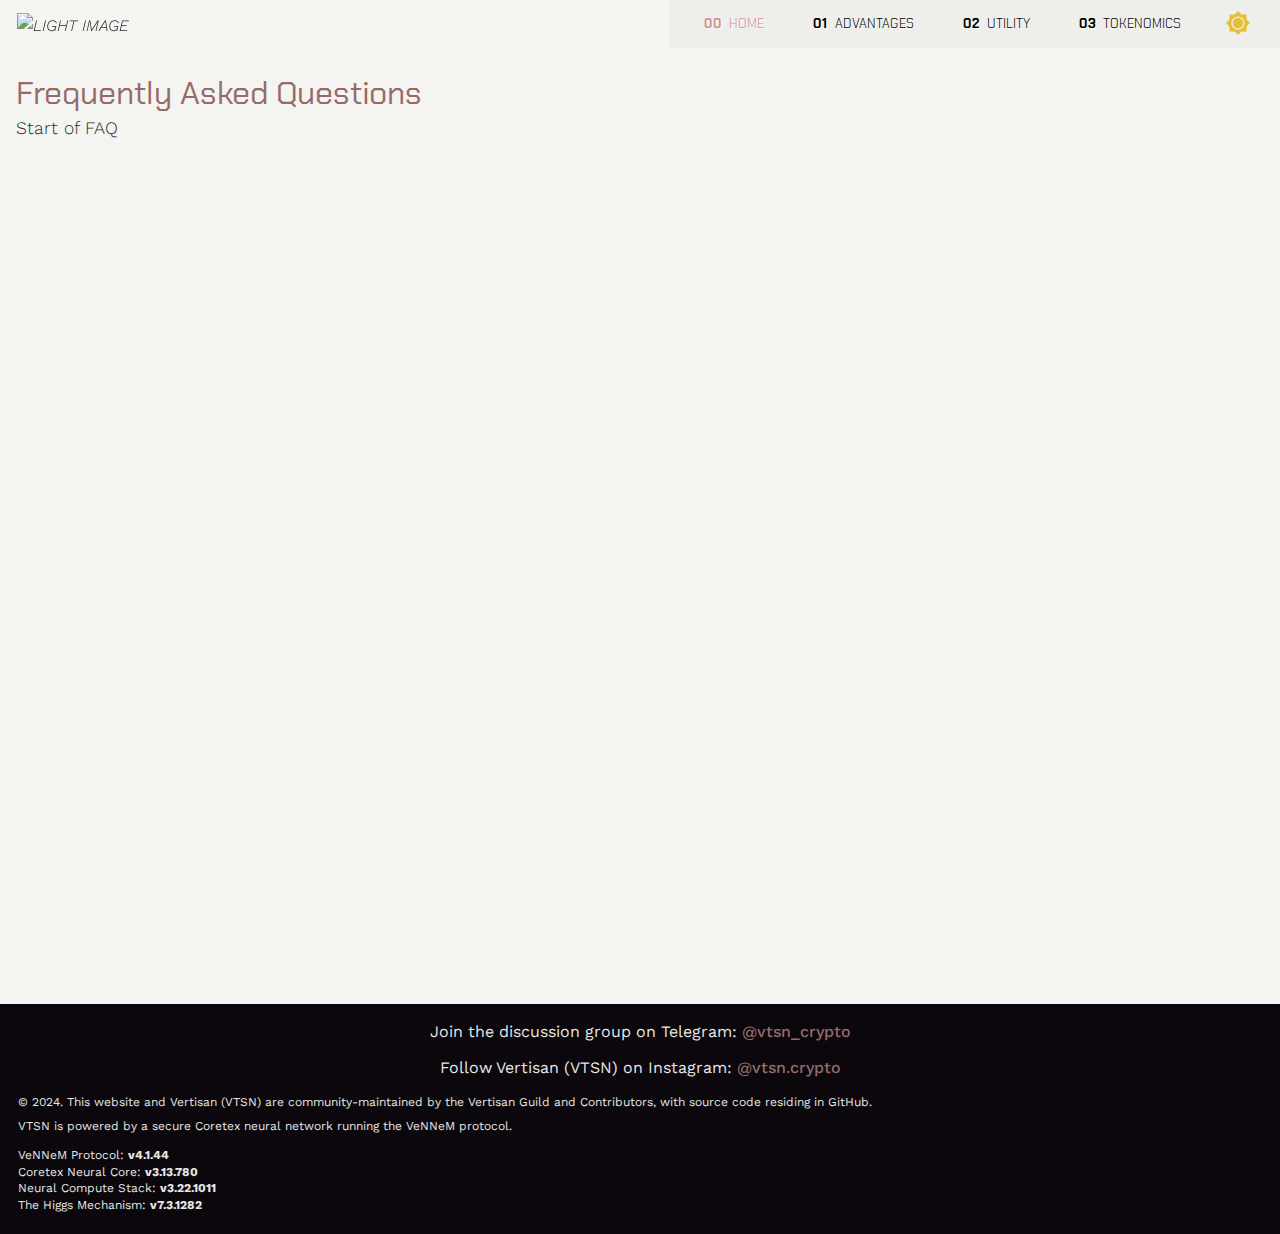
==== src/faq/index.html @ 404dea6a "added faq page" ====
<!DOCTYPE html>
<html lang="en">
  <head>
    <meta charset="UTF-8" />
    <title>Vertisan (VTSN) - Frequently Asked Questions</title>
    <meta
      name="description"
      content="Vertisan is digital money that nobody can f*** with."
    />
    <meta name="keywords" content="vtsn, vertisan, cryptocurrency, digital money, web3, james vertisan" />
    <meta property="og:image" content="https://vtsn.org/img/icons/vertisan-opengraph.png" />
    <meta name="viewport" content="width=device-width, initial-scale=1.0" />
    <link rel="shortcut icon" href="favicon/favicon.png" />

    <script src="/js/jquery/jquery-1.11.2.min.js" type="text/javascript"></script>
    <script src="/js/jquery/jquery-ui.min.js" type="text/javascript"></script>
    <script src="/js/jquery/jquery.qrcode.min.js" type="text/javascript"></script>
    <script src="js/nav-menu.js" defer type="text/javascript"></script>
    <script src="js/theme-switcher.js" defer type="text/javascript"></script>

    <link rel="preconnect" href="https://fonts.googleapis.com" />
    <link rel="preconnect" href="https://fonts.gstatic.com" crossorigin />
    <link
      href="https://fonts.googleapis.com/css2?family=Open+Sans:ital,wght@0,300..800;1,300..800&family=Work+Sans:ital,wght@0,100..900;1,100..900&display=swap"
      rel="stylesheet"
    />

    <link rel="stylesheet" href="../css/fontawesome-6.1.1-pro/all.css" />
    <link rel="stylesheet" href="../css/shentox/shentox-font-family.css" />
    <link rel="stylesheet" href="../css/site-styles.css" />
    <script>
      window.cookieconsent_options = {
        theme: 'light-floating',
      };
    </script>
    <script type="text/javascript" src="../js/cookieconsent.js"></script>
  </head>
  <!-- Google tag (gtag.js) -->
  <script async src="https://www.googletagmanager.com/gtag/js?id=G-NC6CQRQ35W"></script>
  <script>
    window.dataLayer = window.dataLayer || [];
    function gtag() {
      dataLayer.push(arguments);
    }
    gtag('js', new Date());

    gtag('config', 'G-NC6CQRQ35W');
  </script>

  <body class="home">
    <h1 class="sr-only">VERTISAN</h1>
    <header id="primaryHeader" class="primary-header">
      <div class="logo-area">
        <picture>
          <source
            srcset="img/layout/vtsn-logo-navbar-dark.svg"
            media="(prefers-color-scheme: dark)"
            alt="DARK IMAGE"
          />
          <img src="img/layout/vtsn-logo-navbar-light.svg" alt="LIGHT IMAGE" />
        </picture>
      </div>

      <button class="mobile-nav-toggle" aria-controls="primaryNav" aria-expanded="false">
        <span class="sr-only">Menu</span>
      </button>

      <nav>
        <ul id="primaryNav" class="primary-nav" data-visible="false">
          <li class="active">
            <a href="/"><span aria-hidden="true">00</span>home</a>
          </li>
          <li>
            <a href="/#advantages"><span aria-hidden="true">01</span>advantages</a>
          </li>
          <li>
            <a href="/#utility"><span aria-hidden="true">02</span>utility</a>
          </li>
          <li>
            <a href="/#tokenomics"><span aria-hidden="true">03</span>tokenomics</a>
          </li>
          <li id="theme-toggle-container">
            <button id="theme-toggle" aria-label="Switch to dark theme">
              <svg xmlns="http://www.w3.org/2000/svg" width="24" height="24" viewBox="0 0 24 24">
                <g id="theme-svg-outer-points" class="toggle-sun">
                  <path
                    d="M20.5,8.5v-5h-5L12,0L8.5,3.5h-5v5L0,12l3.5,3.5v5h5L12,24l3.5-3.5h5v-5L24,12L20.5,8.5z M12,18.6c-3.6,0-6.6-2.9-6.6-6.6
  S8.4,5.4,12,5.4s6.6,2.9,6.6,6.6C18.5,15.6,15.6,18.6,12,18.6C12,18.6,12,18.6,12,18.6L12,18.6z"
                  />
                </g>
                <g id="theme-svg-inner-circle" class="toggle-circle">
                  <circle class="cls-1" cx="12" cy="12" r="5.3" />
                </g>
              </svg>
            </button>
          </li>
        </ul>
      </nav>
    </header>

    <main>
      <section id="faq">
        <h2>Frequently Asked Questions</h2>
        <p>
          Start of FAQ
        </p>
      </section>
    </main>
    <footer class="homepage-footer" style="margin-top: 3rem">
      <p class="social-links">Join the discussion group on Telegram: <a href="https://t.me/vtsn_crypto" alt="@vtsn_crypto">@vtsn_crypto</a></p>
      <p class="social-links">Follow Vertisan (VTSN) on Instagram: <a href="https://instagram.com/vtsn.crypto" alt="@vtsn.crypto">@vtsn.crypto</a></p>
      <p>
        &copy; 2024. This website and Vertisan (VTSN) are community-maintained by the Vertisan Guild and
        Contributors, with source code residing in GitHub.
      </p>
      <p>VTSN is powered by a secure Coretex neural network running the VeNNeM protocol.</p>
      <div class="build-numbers">
        <p>VeNNeM Protocol: <strong>v4.1.44</strong></p>
        <p>Coretex Neural Core: <strong>v3.13.780</strong></p>
        <p>Neural Compute Stack: <strong>v3.22.1011</strong></p>
        <p>The Higgs Mechanism: <strong>v7.3.1282</strong></p>
      </div>
    </footer>

    <a href="#" data-toggle="scroll-to-top" class="btn-scroll-top fade"><i class="fa fa-arrow-up"></i></a>
    <script src="../js/site.js"></script>
  </body>
</html>
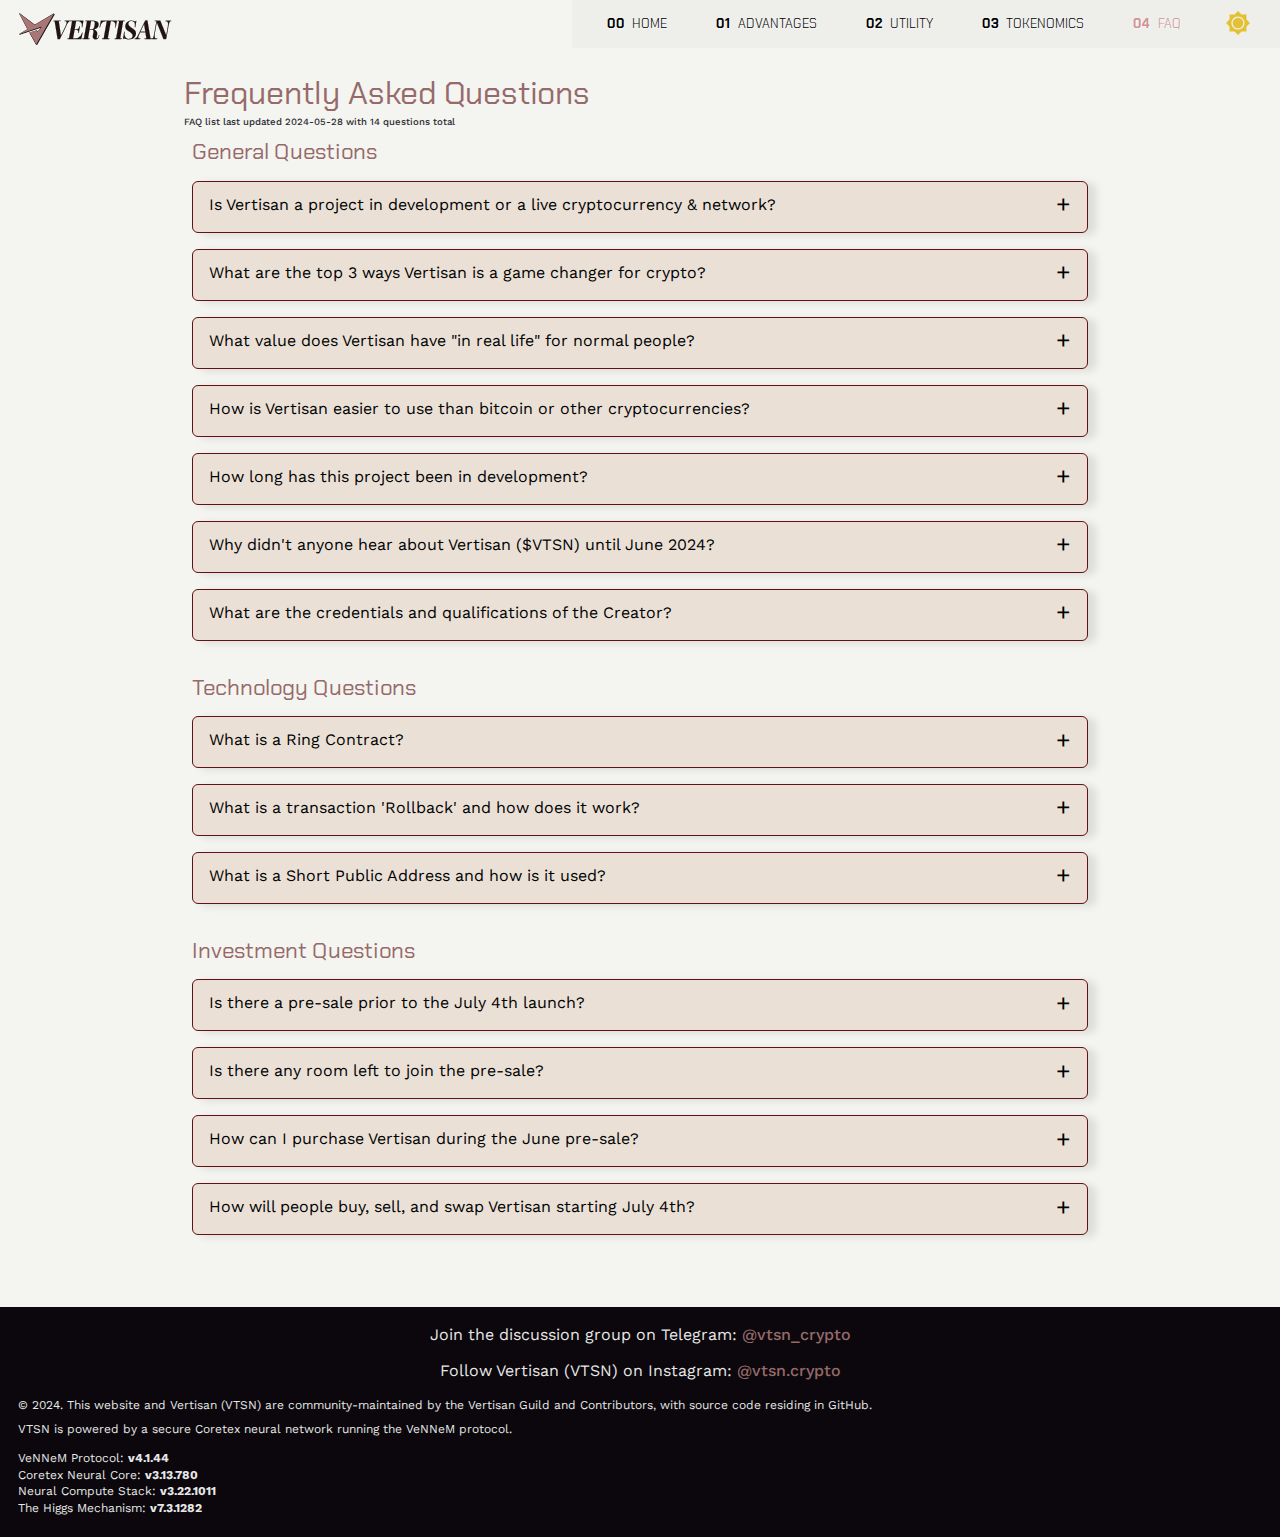
==== commit b2705e49: "market cap update" ====
--- a/src/faq/index.html
+++ b/src/faq/index.html
@@ -3,20 +3,17 @@
   <head>
     <meta charset="UTF-8" />
     <title>Vertisan (VTSN) - Frequently Asked Questions</title>
-    <meta
-      name="description"
-      content="Vertisan is digital money that nobody can f*** with."
-    />
+    <meta name="description" content="Vertisan is digital money that nobody can f*** with." />
     <meta name="keywords" content="vtsn, vertisan, cryptocurrency, digital money, web3, james vertisan" />
     <meta property="og:image" content="https://vtsn.org/img/icons/vertisan-opengraph.png" />
     <meta name="viewport" content="width=device-width, initial-scale=1.0" />
-    <link rel="shortcut icon" href="favicon/favicon.png" />
-
-    <script src="/js/jquery/jquery-1.11.2.min.js" type="text/javascript"></script>
-    <script src="/js/jquery/jquery-ui.min.js" type="text/javascript"></script>
-    <script src="/js/jquery/jquery.qrcode.min.js" type="text/javascript"></script>
-    <script src="js/nav-menu.js" defer type="text/javascript"></script>
-    <script src="js/theme-switcher.js" defer type="text/javascript"></script>
+    <link rel="shortcut icon" href="../favicon/favicon.png" />
+
+    <script src="../js/jquery/jquery-1.11.2.min.js" type="text/javascript"></script>
+    <script src="../js/jquery/jquery-ui.min.js" type="text/javascript"></script>
+    <script src="../js/jquery/jquery.qrcode.min.js" type="text/javascript"></script>
+    <script src="../js/nav-menu.js" defer type="text/javascript"></script>
+    <script src="../js/theme-switcher.js" defer type="text/javascript"></script>
 
     <link rel="preconnect" href="https://fonts.googleapis.com" />
     <link rel="preconnect" href="https://fonts.gstatic.com" crossorigin />
@@ -28,12 +25,14 @@
     <link rel="stylesheet" href="../css/fontawesome-6.1.1-pro/all.css" />
     <link rel="stylesheet" href="../css/shentox/shentox-font-family.css" />
     <link rel="stylesheet" href="../css/site-styles.css" />
+    <link rel="stylesheet" href="../css/styles-override.css" />
     <script>
       window.cookieconsent_options = {
         theme: 'light-floating',
       };
     </script>
-    <script type="text/javascript" src="../js/cookieconsent.js"></script>
+    <script src="../js/cookieconsent.js" type="text/javascript"></script>
+    <script src="../js/site.js" defer></script>
   </head>
   <!-- Google tag (gtag.js) -->
   <script async src="https://www.googletagmanager.com/gtag/js?id=G-NC6CQRQ35W"></script>
@@ -48,16 +47,16 @@
   </script>
 
   <body class="home">
-    <h1 class="sr-only">VERTISAN</h1>
+    <h1 class="sr-only">VTSN FAQ</h1>
     <header id="primaryHeader" class="primary-header">
       <div class="logo-area">
         <picture>
           <source
-            srcset="img/layout/vtsn-logo-navbar-dark.svg"
+            srcset="../img/layout/vtsn-logo-navbar-dark.svg"
             media="(prefers-color-scheme: dark)"
             alt="DARK IMAGE"
           />
-          <img src="img/layout/vtsn-logo-navbar-light.svg" alt="LIGHT IMAGE" />
+          <img src="../img/layout/vtsn-logo-navbar-light.svg" alt="LIGHT IMAGE" />
         </picture>
       </div>
 
@@ -67,17 +66,20 @@
 
       <nav>
         <ul id="primaryNav" class="primary-nav" data-visible="false">
+          <li>
+            <a href="/"><span aria-hidden="true">00</span>home</a>
+          </li>
+          <li>
+            <a href="/#advantages"><span aria-hidden="true">01</span>advantages</a>
+          </li>
+          <li>
+            <a href="/#utility"><span aria-hidden="true">02</span>utility</a>
+          </li>
+          <li>
+            <a href="/#tokenomics"><span aria-hidden="true">03</span>tokenomics</a>
+          </li>
           <li class="active">
-            <a href="/"><span aria-hidden="true">00</span>home</a>
-          </li>
-          <li>
-            <a href="/#advantages"><span aria-hidden="true">01</span>advantages</a>
-          </li>
-          <li>
-            <a href="/#utility"><span aria-hidden="true">02</span>utility</a>
-          </li>
-          <li>
-            <a href="/#tokenomics"><span aria-hidden="true">03</span>tokenomics</a>
+            <a href="/faq"><span aria-hidden="true">04</span>faq</a>
           </li>
           <li id="theme-toggle-container">
             <button id="theme-toggle" aria-label="Switch to dark theme">
@@ -98,17 +100,156 @@
       </nav>
     </header>
 
-    <main>
-      <section id="faq">
+    <main class="main-faq">
+      <div class="faq-container">
         <h2>Frequently Asked Questions</h2>
-        <p>
-          Start of FAQ
-        </p>
-      </section>
+        <p class="faq-last-updated">FAQ list last updated 2024-05-28 with 14 questions total</p>
+        <section class="faq-group">
+          <h3>General Questions</h3>
+          <div class="faq-item">
+            <div class="faq-question">Is Vertisan a project in development or a live cryptocurrency &amp; network?</div>
+            <div class="faq-answer">
+              <div class="faq-answer-padding">
+                <p>Start of the answer</p>
+                <p>Second paragraph of the answer</p>
+              </div>
+            </div>
+          </div>
+          <div class="faq-item">
+            <div class="faq-question">What are the top 3 ways Vertisan is a game changer for crypto?</div>
+            <div class="faq-answer">
+              <div class="faq-answer-padding">
+                <p>Start of the answer</p>
+                <p>Second paragraph of the answer</p>
+              </div>
+            </div>
+          </div>
+          <div class="faq-item">
+            <div class="faq-question">What value does Vertisan have "in real life" for normal people?</div>
+            <div class="faq-answer">
+              <div class="faq-answer-padding">
+                <p>Start of the answer</p>
+                <p>Second paragraph of the answer</p>
+              </div>
+            </div>
+          </div>
+          <div class="faq-item">
+            <div class="faq-question">How is Vertisan easier to use than bitcoin or other cryptocurrencies?</div>
+            <div class="faq-answer">
+              <div class="faq-answer-padding">
+                <p>Start of the answer</p>
+                <p>Second paragraph of the answer</p>
+              </div>
+            </div>
+          </div>
+          <div class="faq-item">
+            <div class="faq-question">How long has this project been in development?</div>
+            <div class="faq-answer">
+              <div class="faq-answer-padding">
+                <p>Start of the answer</p>
+                <p>Second paragraph of the answer</p>
+              </div>
+            </div>
+          </div>
+          <div class="faq-item">
+            <div class="faq-question">Why didn't anyone hear about Vertisan ($VTSN) until June 2024?</div>
+            <div class="faq-answer">
+              <div class="faq-answer-padding">
+                <p>Start of the answer</p>
+                <p>Second paragraph of the answer</p>
+              </div>
+            </div>
+          </div>
+          <div class="faq-item">
+            <div class="faq-question">What are the credentials and qualifications of the Creator?</div>
+            <div class="faq-answer">
+              <div class="faq-answer-padding">
+                <p>Start of the answer</p>
+                <p>Second paragraph of the answer</p>
+              </div>
+            </div>
+          </div>
+        </section>
+        <section class="faq-group">
+          <h3>Technology Questions</h3>
+          <div class="faq-item">
+            <div class="faq-question">What is a Ring Contract?</div>
+            <div class="faq-answer">
+              <div class="faq-answer-padding">
+                <p>Start of the answer</p>
+                <p>Second paragraph of the answer</p>
+              </div>
+            </div>
+          </div>
+          <div class="faq-item">
+            <div class="faq-question">What is a transaction 'Rollback' and how does it work?</div>
+            <div class="faq-answer">
+              <div class="faq-answer-padding">
+                <p>Start of the answer</p>
+                <p>Second paragraph of the answer</p>
+              </div>
+            </div>
+          </div>
+          <div class="faq-item">
+            <div class="faq-question">What is a Short Public Address and how is it used?</div>
+            <div class="faq-answer">
+              <div class="faq-answer-padding">
+                <p>Start of the answer</p>
+                <p>Second paragraph of the answer</p>
+              </div>
+            </div>
+          </div>
+        </section>
+        <section class="faq-group">
+          <h3>Investment Questions</h3>
+          <div class="faq-item">
+            <div class="faq-question">Is there a pre-sale prior to the July 4th launch?</div>
+            <div class="faq-answer">
+              <div class="faq-answer-padding">
+                <p>Start of the answer</p>
+                <p>Second paragraph of the answer</p>
+              </div>
+            </div>
+          </div>
+          <div class="faq-item">
+            <div class="faq-question">Is there any room left to join the pre-sale?</div>
+            <div class="faq-answer">
+              <div class="faq-answer-padding">
+                <p>Start of the answer</p>
+                <p>Second paragraph of the answer</p>
+              </div>
+            </div>
+          </div>
+          <div class="faq-item">
+            <div class="faq-question">How can I purchase Vertisan during the June pre-sale?</div>
+            <div class="faq-answer">
+              <div class="faq-answer-padding">
+                <p>Start of the answer</p>
+                <p>Second paragraph of the answer</p>
+              </div>
+            </div>
+          </div>
+          <div class="faq-item">
+            <div class="faq-question">How will people buy, sell, and swap Vertisan starting July 4th?</div>
+            <div class="faq-answer">
+              <div class="faq-answer-padding">
+                <p>Start of the answer</p>
+                <p>Second paragraph of the answer</p>
+              </div>
+            </div>
+          </div>
+        </section>
+      </div>
     </main>
     <footer class="homepage-footer" style="margin-top: 3rem">
-      <p class="social-links">Join the discussion group on Telegram: <a href="https://t.me/vtsn_crypto" alt="@vtsn_crypto">@vtsn_crypto</a></p>
-      <p class="social-links">Follow Vertisan (VTSN) on Instagram: <a href="https://instagram.com/vtsn.crypto" alt="@vtsn.crypto">@vtsn.crypto</a></p>
+      <p class="social-links">
+        Join the discussion group on Telegram:
+        <a href="https://t.me/vtsn_crypto" alt="@vtsn_crypto">@vtsn_crypto</a>
+      </p>
+      <p class="social-links">
+        Follow Vertisan (VTSN) on Instagram:
+        <a href="https://instagram.com/vtsn.crypto" alt="@vtsn.crypto">@vtsn.crypto</a>
+      </p>
       <p>
         &copy; 2024. This website and Vertisan (VTSN) are community-maintained by the Vertisan Guild and
         Contributors, with source code residing in GitHub.
@@ -123,6 +264,5 @@
     </footer>
 
     <a href="#" data-toggle="scroll-to-top" class="btn-scroll-top fade"><i class="fa fa-arrow-up"></i></a>
-    <script src="../js/site.js"></script>
   </body>
 </html>
--- a/src/css/site-styles.css
+++ b/src/css/site-styles.css
@@ -8964,4 +8964,111 @@
 }
 #uiThemeValues .gradient-card.bg-gradient-cyan-blue {
   background: linear-gradient(90deg, #49b6d6 100%, #348fe2 0%);
+}
+
+.faq-last-updated {
+  margin-bottom: 0;
+  font-size: 0.6rem;
+  font-weight: 500;
+  color: var(--color-text);
+}
+
+.main-faq {
+  background-color: var(--color-bg-body);
+  width: 100%;
+  display: flex;
+}
+
+.faq-container {
+  width: 90%;
+  max-width: 60rem;
+  margin: 0 auto;
+  padding: 0 1.5rem;
+}
+.faq-container h2 {
+  text-align: left;
+  margin-top: 1rem;
+  margin-bottom: 0;
+}
+
+.faq-group {
+  padding: 0.5rem;
+}
+.faq-group h3 {
+  margin-top: 0;
+  margin-bottom: 0.9rem;
+}
+
+.faq-item {
+  position: relative;
+  box-sizing: border-box;
+  background-color: #eae0d6;
+  border: solid 1px #641115;
+  border-radius: 6px;
+  padding: 0.6rem 1rem;
+  margin-bottom: 1rem;
+  box-shadow: 0.5rem 2px 0.5rem rgba(0, 0, 0, 0.1);
+  /* horizontal-offset, vertical-offset, blur, spread, color */
+}
+.faq-item .faq-question {
+  line-height: 1.15;
+  font-size: 1rem;
+  font-weight: 400;
+  background-color: #eae0d6;
+  width: 100%;
+  color: black;
+  cursor: pointer;
+  position: relative;
+  display: flex;
+  align-items: center;
+  justify-content: space-between;
+}
+.faq-item .faq-question i {
+  color: black;
+  padding: 0.5rem;
+}
+.faq-item .faq-answer {
+  position: relative;
+  line-height: 1.4;
+  margin-top: 0.2rem;
+  font-size: 0.9rem;
+  color: black;
+  position: relative;
+  background-color: #f2efed;
+  padding: 0;
+  overflow: hidden;
+  max-height: 0;
+  transition: max-height 0.3s ease-out;
+}
+
+.faq-answer::before {
+  content: "";
+  position: absolute;
+  width: 0.25rem;
+  height: 90%;
+  background-color: #8fc460;
+  top: 50%;
+  left: 0;
+  transform: translateY(-50%);
+}
+
+.faq-answer-padding {
+  padding: 0.5rem 1rem 0.2rem 1rem;
+}
+
+.faq-answer p {
+  font-size: 0.9rem;
+  color: black;
+  margin: 0;
+  margin-bottom: 0.5rem;
+}
+
+.faq-question::after {
+  content: "+";
+  font-size: 1.5rem;
+}
+
+.faq-question.active::after {
+  content: "-";
+  font-size: 1.5rem;
 }/*# sourceMappingURL=site-styles.css.map */--- a/src/css/styles-override.css
+++ b/src/css/styles-override.css
@@ -0,0 +1,23 @@
+main > h1 {
+  text-align: center;
+  font-size: 3.5em;
+  text-transform: uppercase;
+}
+
+.placeholder {
+  width: 380px;
+  max-width: 100vw;
+  justify-content: center;
+  font-size: 1rem;
+  font-weight: 300;
+  text-align: center;
+  place-items: center;
+  margin: 0 auto;
+
+  h1 {
+    font-size: clamp(1rem, 2rem, 3rem);
+    font-weight: 200;
+    text-align: center;
+    text-transform: uppercase;
+  }
+}
